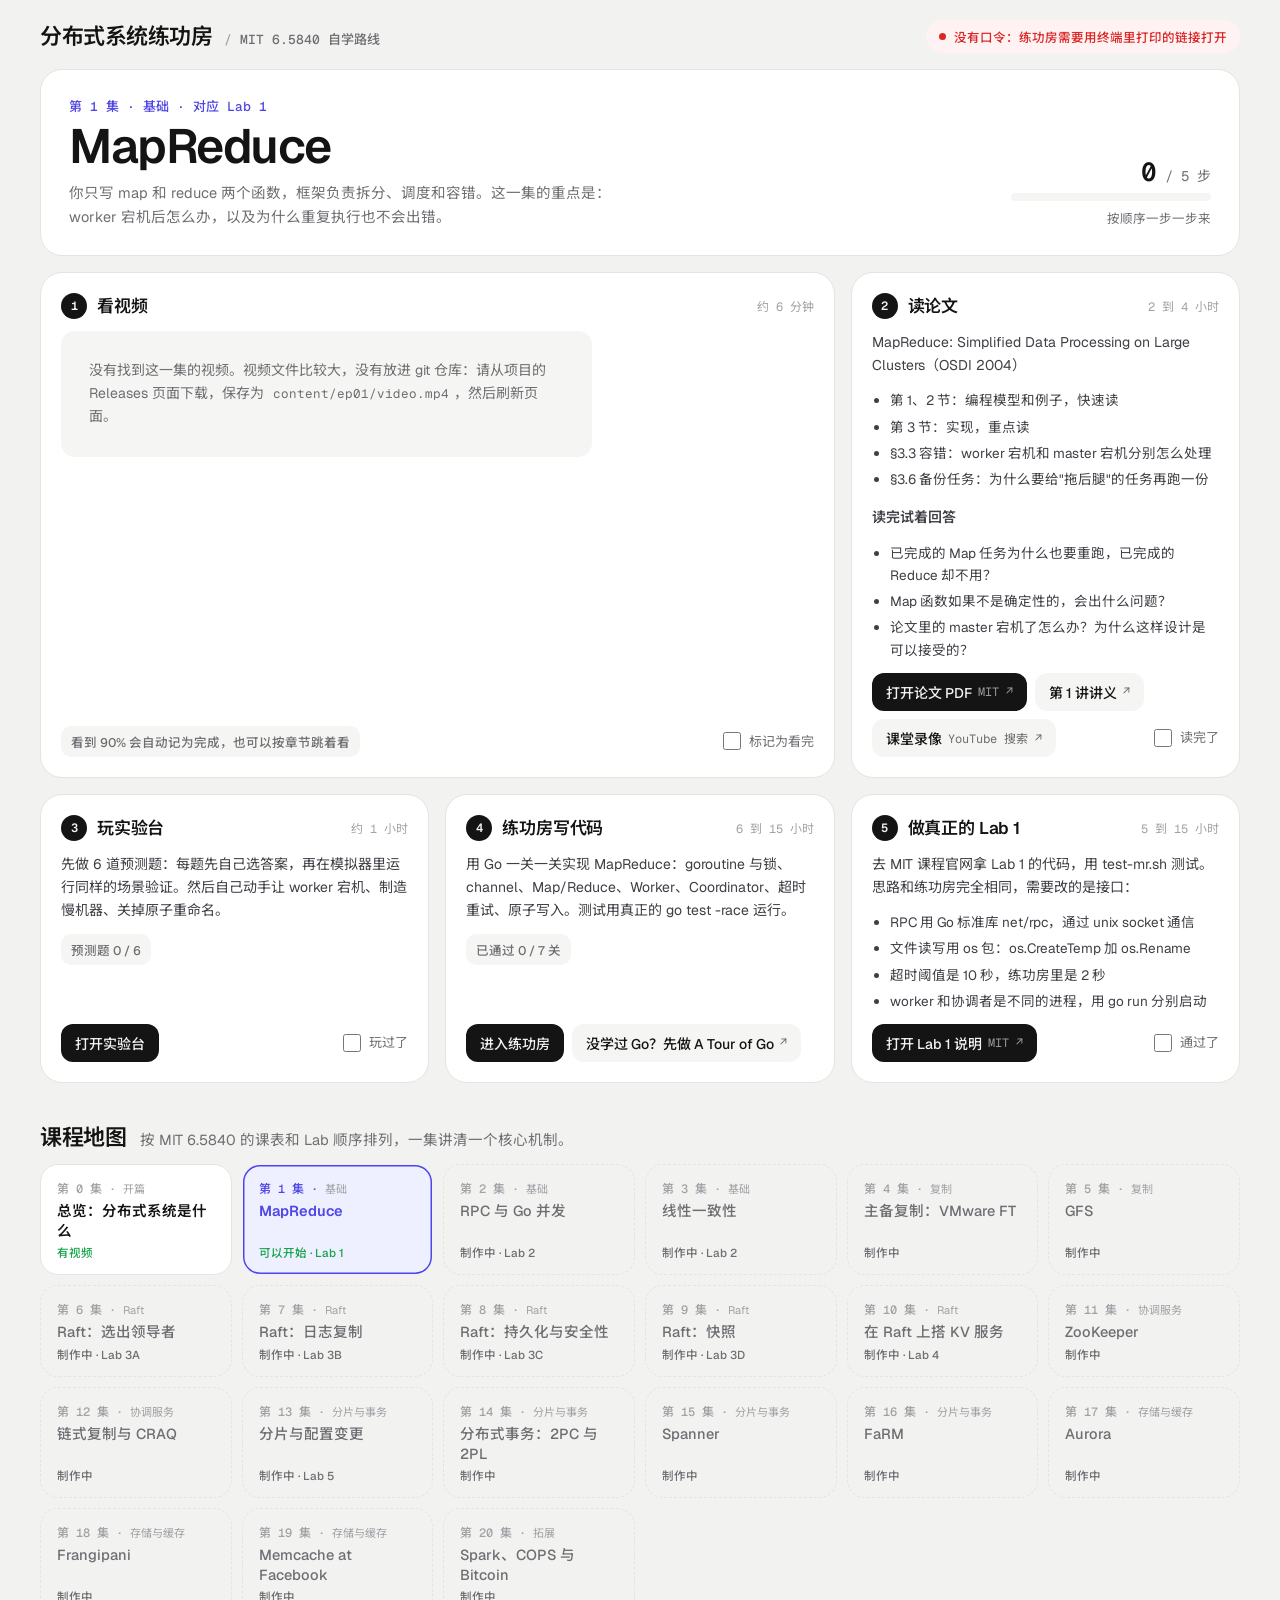
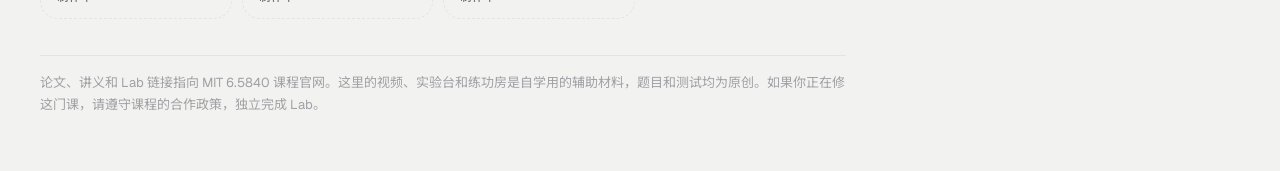
==== web/index.html @ 0f5bbb1a "Initial release: course home, MapReduce lab page, and Go dojo - Local runner (go run .) serving the " ====
<!doctype html>
<html lang="zh-CN">
<head>
<meta charset="utf-8">
<meta name="viewport" content="width=device-width, initial-scale=1, viewport-fit=cover">
<title>分布式系统练功房</title>
<meta name="description" content="MIT 6.5840 分布式系统自学路线：每一集按 看视频、读论文、玩实验台、练功房写代码、做真正的 Lab 五步走。">
<link rel="icon" href="data:image/svg+xml,%3Csvg xmlns=%22http://www.w3.org/2000/svg%22 viewBox=%220 0 32 32%22%3E%3Crect x=%223%22 y=%223%22 width=%2226%22 height=%2226%22 rx=%226%22 fill=%22%23EEF0FF%22 stroke=%22%234F46E5%22 stroke-width=%223%22/%3E%3Cpath d=%22M10 17l4 4 8-10%22 fill=%22none%22 stroke=%22%234F46E5%22 stroke-width=%223.5%22 stroke-linecap=%22round%22/%3E%3C/svg%3E">
<link rel="preconnect" href="https://fonts.googleapis.com">
<link rel="preconnect" href="https://fonts.gstatic.com" crossorigin>
<link rel="stylesheet" href="https://fonts.googleapis.com/css2?family=Geist:wght@400;500;600;700&family=Geist+Mono:wght@400;500;600&family=Noto+Sans+SC:wght@400;500;700&display=swap">
<link rel="stylesheet" href="css/style.css">
<link rel="stylesheet" href="css/hub.css">
</head>
<body class="hub-body">
<header class="hub-top">
  <div class="brand"><b>分布式系统练功房</b><span class="scrawl">MIT 6.5840 自学路线</span></div>
  <div class="runner" id="runner"><span class="dot"></span><span id="runnerText">正在连接本地运行器…</span></div>
</header>

<main class="hub">
  <section class="ep-head card" id="epHead" aria-live="polite"></section>
  <section class="steps" id="steps" aria-label="学习步骤"></section>

  <section aria-labelledby="mapH">
    <div class="sec-h"><h2 id="mapH">课程地图</h2><p>按 MIT 6.5840 的课表和 Lab 顺序排列，一集讲清一个核心机制。</p></div>
    <div class="map" id="map"></div>
  </section>

  <footer class="hub-foot">
    <p>论文、讲义和 Lab 链接指向 MIT 6.5840 课程官网。这里的视频、实验台和练功房是自学用的辅助材料，题目和测试均为原创。如果你正在修这门课，请遵守课程的合作政策，独立完成 Lab。</p>
  </footer>
</main>

<script src="js/hub.js"></script>
</body>
</html>
---- web/css/style.css ----
/* Layout: a bento workbench. Lesson and hints, the code editor, and results + timeline sit as
   white rounded tiles on a quiet grey ground; color is reserved for state. Same system as the MapReduce lab page. */
:root{
  --bg:#F2F2F0; --tile:#FFFFFF; --soft:#F5F5F3; --soft-2:#FAFAF9; --edge:#E4E4E1; --edge-2:#D6D6D2;
  --ink:#141414; --ink-2:#3F3F46; --mute:#6E6E73; --faint:#A1A1A6;
  --acc:#4F46E5; --acc-soft:#EEF0FF; --on-acc:#FFFFFF;
  --ok:#16A34A; --ok-soft:#ECFDF3; --bad:#DC2626; --bad-soft:#FEF2F2; --warn:#B45309; --warn-soft:#FEF3C7; --hint-edge:#FDE68A;
  --l0:#4F46E5; --l1:#D97706; --l2:#059669; --l3:#DB2777;
  --code-bg:#FFFFFF; --code-line:#F7F7F5; --code-sel:#E4E7FF; --err-line:#FEF2F2;
  --tk-kw:#4F46E5; --tk-str:#047857; --tk-num:#BE185D; --tk-com:#A1A1A6; --tk-type:#B45309;
  --f-sans:"Geist","Noto Sans SC","PingFang SC","Microsoft YaHei",system-ui,sans-serif;
  --f-mono:"Geist Mono","SFMono-Regular",Menlo,Consolas,"Noto Sans SC",monospace;
  color-scheme:light;
}
@media (prefers-color-scheme: dark){ :root:not([data-theme="light"]){
  --bg:#0B0B0C; --tile:#161618; --soft:#1D1D20; --soft-2:#1A1A1D; --edge:#26262A; --edge-2:#34343A;
  --ink:#EDEDEF; --ink-2:#C9C9CF; --mute:#9A9AA2; --faint:#6B6B73;
  --acc:#8B85FF; --acc-soft:#22213A; --on-acc:#0B0B0C;
  --ok:#4ADE80; --ok-soft:#13261A; --bad:#F87171; --bad-soft:#2A1414; --warn:#FBBF24; --warn-soft:#2A2110; --hint-edge:#4A3A12;
  --l0:#8B85FF; --l1:#FBBF24; --l2:#34D399; --l3:#F472B6;
  --code-bg:#161618; --code-line:#1D1D20; --code-sel:#2A2950; --err-line:#2A1414;
  --tk-kw:#A5A0FF; --tk-str:#6EE7B7; --tk-num:#F9A8D4; --tk-com:#6B6B73; --tk-type:#FCD34D;
  color-scheme:dark; } }
:root[data-theme="dark"]{
  --bg:#0B0B0C; --tile:#161618; --soft:#1D1D20; --soft-2:#1A1A1D; --edge:#26262A; --edge-2:#34343A;
  --ink:#EDEDEF; --ink-2:#C9C9CF; --mute:#9A9AA2; --faint:#6B6B73;
  --acc:#8B85FF; --acc-soft:#22213A; --on-acc:#0B0B0C;
  --ok:#4ADE80; --ok-soft:#13261A; --bad:#F87171; --bad-soft:#2A1414; --warn:#FBBF24; --warn-soft:#2A2110; --hint-edge:#4A3A12;
  --l0:#8B85FF; --l1:#FBBF24; --l2:#34D399; --l3:#F472B6;
  --code-bg:#161618; --code-line:#1D1D20; --code-sel:#2A2950; --err-line:#2A1414;
  --tk-kw:#A5A0FF; --tk-str:#6EE7B7; --tk-num:#F9A8D4; --tk-com:#6B6B73; --tk-type:#FCD34D;
  color-scheme:dark; }

*{box-sizing:border-box}
[hidden]{display:none!important}
html,body{height:100%}
body{margin:0; background:var(--bg); color:var(--ink); font:14.5px/1.65 var(--f-sans); -webkit-font-smoothing:antialiased; display:flex; flex-direction:column}
button{font:inherit; color:inherit}
:focus-visible{outline:2px solid var(--acc); outline-offset:2px}
p{margin:0}
code{font:12.5px var(--f-mono); background:var(--soft); border-radius:5px; padding:1px 5px; overflow-wrap:anywhere}
.card{position:relative; background:var(--tile); border:1px solid var(--edge); border-radius:22px}

/* ---------- header ---------- */
.top{display:flex; flex-wrap:wrap; align-items:center; gap:12px 20px; padding:16px 24px 4px; padding-top:calc(16px + env(safe-area-inset-top,0px))}
.brand{display:flex; align-items:baseline; gap:12px; flex-wrap:wrap}
.brand b{font:600 22px/1.1 var(--f-sans); letter-spacing:-.02em}
.brand .hl{background:none}
.home{font:500 13px var(--f-sans); color:var(--mute); text-decoration:none; padding:5px 11px; border-radius:10px; background:var(--tile); border:1px solid var(--edge); align-self:center}
.home:hover{color:var(--ink)}
.scrawl{font:500 13px var(--f-mono); color:var(--mute)}
.scrawl::before{content:"/ "; color:var(--faint)}
.runner{margin-left:auto; display:inline-flex; align-items:center; gap:8px; font:500 12.5px var(--f-mono); padding:6px 12px; border-radius:999px; background:var(--tile); border:1px solid var(--edge); color:var(--mute)}
.runner .dot{width:7px; height:7px; border-radius:50%; background:currentColor}
.runner.ok{color:var(--ok)}
.runner.bad{color:var(--bad); background:var(--bad-soft); border-color:transparent}
.levels{flex-basis:100%; display:flex; gap:8px; padding:8px 0 2px; overflow-x:auto; scrollbar-width:none}
.lv{flex:1 1 0; min-width:116px; display:flex; flex-direction:column; align-items:flex-start; gap:2px; padding:10px 14px; border:1px solid var(--edge); border-radius:16px; background:var(--tile); cursor:pointer; font:600 14px var(--f-sans); color:var(--ink); text-align:left; transition:background .15s, box-shadow .15s}
.lv:hover{background:var(--soft-2)}
.lv .n{font:500 12px/1.2 var(--f-mono); color:var(--faint)}
.lv.done .n{color:var(--ok)}
.lv.cur{background:var(--acc-soft); border-color:transparent; box-shadow:inset 0 0 0 1.5px var(--acc); color:var(--acc)}
.lv.cur .n{color:var(--acc)}

/* ---------- desk ---------- */
.desk{flex:1; min-height:0; display:grid; grid-template-columns:minmax(280px,360px) minmax(0,1fr) minmax(320px,420px); gap:14px; padding:14px 24px 24px}
.col{min-width:0; min-height:0; display:flex; flex-direction:column; gap:14px; overflow:auto; scrollbar-width:thin}
.editor-col{overflow:visible}

/* lesson */
.lesson{padding:22px; display:flex; flex-direction:column; gap:12px}
.lesson .lvn{font:500 12.5px var(--f-mono); color:var(--acc)}
.lesson h1{margin:0; font:600 24px/1.25 var(--f-sans); letter-spacing:-.02em; text-wrap:balance}
.lesson .concept{display:flex; flex-direction:column; gap:10px; color:var(--ink-2); font-size:14px}
.lesson .concept b{color:var(--ink); font-weight:600}
.task-h{font:600 14px var(--f-sans); margin-top:4px}
.task{margin:0; padding:0; list-style:none; display:flex; flex-direction:column; gap:8px; counter-reset:t}
.task li{position:relative; padding:10px 12px 10px 40px; border-radius:14px; background:var(--soft-2); font-size:14px; counter-increment:t}
.task li::before{content:counter(t); position:absolute; left:12px; top:11px; width:20px; height:20px; border-radius:50%; background:var(--ink); color:var(--bg); display:grid; place-items:center; font:600 11px/1 var(--f-mono)}
.file-link{align-self:flex-start; background:var(--soft); border:0; border-radius:10px; padding:7px 12px; cursor:pointer; font:500 13px var(--f-mono); color:var(--ink)}
.file-link:hover{background:var(--edge)}

/* hints */
.sticky{background:var(--warn-soft); border:1px solid var(--hint-edge); border-radius:22px; padding:18px 20px; display:flex; flex-direction:column; gap:10px}
.sticky h2{margin:0; font:600 14px var(--f-sans); color:var(--warn)}
.hint{font-size:14px; line-height:1.7; display:flex; flex-direction:column; gap:2px; color:var(--ink-2)}
.hint .k{font:500 12px var(--f-mono); color:var(--warn)}
.hint.targeted{padding:10px 12px; border-radius:12px; background:var(--tile)}
.hint.targeted .k{color:var(--bad)}
.sticky .muted{color:var(--mute); font-size:13.5px}
.btn{display:inline-flex; align-items:center; gap:8px; cursor:pointer; background:var(--tile); border:1px solid var(--edge); border-radius:12px; padding:7px 14px; font:500 13.5px var(--f-sans); color:var(--ink); align-self:flex-start}
.btn:hover{border-color:var(--edge-2)}

/* editor */
.editor-card{display:flex; flex-direction:column; height:100%; min-height:520px; overflow:hidden}
.tabs{display:flex; flex-wrap:wrap; gap:4px; padding:10px 12px; border-bottom:1px solid var(--edge)}
.tab{background:none; border:0; border-radius:10px; padding:6px 11px; cursor:pointer; font:500 13px var(--f-mono); color:var(--mute); display:inline-flex; align-items:center; gap:6px}
.tab:hover{background:var(--soft-2)}
.tab.on{background:var(--soft); color:var(--ink)}
.tab .dirty{color:var(--warn)}
.tab.focus-file::before{content:""; width:6px; height:6px; border-radius:50%; background:var(--acc)}
.editor-wrap{flex:1; min-height:0; position:relative}
.editor-wrap .CodeMirror{position:absolute; inset:0; height:auto}
.editor-foot{display:flex; align-items:center; gap:12px; padding:10px 12px 12px 16px; border-top:1px solid var(--edge)}
.saved{font-size:12.5px; color:var(--mute); margin-right:auto; min-width:0; flex:1 1 auto; overflow:hidden; text-overflow:ellipsis; white-space:nowrap}
.btn.run{flex:none; white-space:nowrap; align-self:center; background:var(--ink); color:var(--bg); border:0; border-radius:12px; padding:10px 18px; font:500 14.5px var(--f-sans)}
.btn.run:hover{opacity:.88}
.btn.run:disabled{opacity:.55; cursor:progress}
.btn.run kbd{font:400 11px var(--f-mono); opacity:.6}
.pen-note{margin:0 12px 12px; padding:9px 12px; border-radius:12px; background:var(--bad-soft); font:500 13px/1.5 var(--f-mono); color:var(--bad); overflow-wrap:anywhere}
.CodeMirror{font:13.5px/1.7 var(--f-mono); background:var(--code-bg); color:var(--ink)}
.CodeMirror-gutters{background:var(--code-bg); border-right:1px solid var(--edge)}
.CodeMirror-linenumber{color:var(--faint)}
.CodeMirror-cursor{border-left:2px solid var(--acc)}
.CodeMirror-selected,.CodeMirror-focused .CodeMirror-selected{background:var(--code-sel)}
.CodeMirror-activeline-background{background:var(--code-line)}
.CodeMirror-matchingbracket{color:var(--ok)!important; text-decoration:underline}
.cm-s-default .cm-keyword{color:var(--tk-kw); font-weight:500}
.cm-s-default .cm-string{color:var(--tk-str)}
.cm-s-default .cm-number,.cm-s-default .cm-atom{color:var(--tk-num)}
.cm-s-default .cm-comment{color:var(--tk-com); font-style:italic}
.cm-s-default .cm-variable,.cm-s-default .cm-variable-2,.cm-s-default .cm-property{color:var(--ink)}
.cm-s-default .cm-variable-3,.cm-s-default .cm-type{color:var(--tk-type)}
.cm-s-default .cm-operator{color:var(--ink-2)}
.CodeMirror .err-line{background:var(--err-line)}
.errs{width:16px}
.err-gutter{display:inline-block; width:7px; height:7px; margin:9px 0 0 5px; border-radius:50%; background:var(--bad); font-size:0; color:transparent}

/* results */
.results{padding:20px; display:flex; flex-direction:column; gap:8px}
.score{display:flex; align-items:center; gap:14px; margin-bottom:6px}
.score .ring{width:64px; height:64px; border-radius:50%; display:grid; place-items:center; font:600 18px var(--f-mono); color:var(--bad); background:var(--bad-soft); box-shadow:inset 0 0 0 5px color-mix(in srgb,var(--bad) 25%,transparent); flex:none}
.score.all .ring{color:var(--ok); background:var(--ok-soft); box-shadow:inset 0 0 0 5px color-mix(in srgb,var(--ok) 30%,transparent)}
.score .say{font:600 17px/1.3 var(--f-sans)}
.score small{display:block; font:400 12.5px var(--f-sans); color:var(--mute)}
.test{border-top:1px solid var(--edge); padding:9px 0}
.test summary{list-style:none; display:flex; align-items:center; gap:10px; cursor:pointer}
.test summary::-webkit-details-marker{display:none}
.test .m{width:18px; height:18px; border-radius:50%; display:grid; place-items:center; font:600 11px/1 var(--f-mono); color:#fff; flex:none}
.test.ok .m{background:var(--ok)} .test.bad .m{background:var(--bad)}
.test .nm{font-weight:500; flex:1 1 auto}
.test .el{font:400 12px var(--f-mono); color:var(--faint)}
.test .body{padding:8px 0 2px 28px; display:flex; flex-direction:column; gap:8px; font-size:13.5px}
.test .msg{color:var(--bad); padding:9px 12px; border-radius:10px; background:var(--bad-soft)}
pre.box{margin:0; font:12px/1.55 var(--f-mono); background:var(--soft-2); border:1px solid var(--edge); border-radius:10px; padding:10px; overflow:auto; max-height:240px; white-space:pre; color:var(--ink)}
.diff{display:grid; grid-template-columns:1fr 1fr; gap:8px}
.diff b{display:block; font:500 12px var(--f-sans); margin-bottom:4px}
.diff .m b{color:var(--ok)} .diff .x b{color:var(--bad)}
.linkish{align-self:flex-start; background:none; border:0; padding:0; cursor:pointer; font:500 13px var(--f-sans); color:var(--acc)}
.linkish:hover{text-decoration:underline}
.berr{display:flex; flex-direction:column; gap:6px}
.berr button{text-align:left; background:var(--bad-soft); border:0; border-radius:10px; padding:8px 10px; cursor:pointer; font:12.5px/1.5 var(--f-mono); color:var(--ink)}
.berr button:hover{box-shadow:inset 0 0 0 1px var(--bad)}
.empty{color:var(--mute); display:flex; flex-direction:column; gap:8px}
.empty .big{font:600 17px var(--f-sans); color:var(--ink)}
.running{display:flex; align-items:center; gap:12px; font:500 14px var(--f-sans); color:var(--acc)}
.pencil{width:18px; height:18px; border:2.5px solid var(--acc-soft); border-top-color:var(--acc); border-radius:50%; animation:spin .8s linear infinite}
@keyframes spin{to{transform:rotate(360deg)}}
.pass{padding:14px 16px; border-radius:16px; background:var(--ok-soft); display:flex; flex-direction:column; gap:8px; margin-bottom:6px}
.pass b{font:600 16px var(--f-sans); color:var(--ok)}
.pass span{color:var(--ink-2); font-size:13.5px}
.next{align-self:flex-start}

/* timeline */
.timeline{padding:18px 20px; display:flex; flex-direction:column; gap:10px}
.timeline h2{margin:0; font:600 14px var(--f-sans)}
.timeline select{font:inherit; font-size:13px; border:1px solid var(--edge); border-radius:10px; background:var(--soft-2); color:var(--ink); padding:6px 8px; max-width:100%}
.tl-svg{width:100%; height:auto; display:block; background:var(--soft-2); border-radius:14px}
.tl-svg text{font-family:var(--f-mono)}
.tl-note{font:500 13px/1.5 var(--f-sans); color:var(--bad); padding:9px 12px; border-radius:10px; background:var(--bad-soft)}
.evlist{list-style:none; margin:0; padding:0; max-height:200px; overflow:auto; font-size:12.5px}
.evlist li{display:grid; grid-template-columns:54px 32px minmax(0,1fr); gap:6px; padding:5px 0; border-top:1px solid var(--edge)}
.evlist li:first-child{border-top:0}
.evlist .t{font-family:var(--f-mono); color:var(--faint)}
.evlist .w{font:500 12px/1.5 var(--f-mono)}
.evlist .crash{color:var(--bad)} .evlist .done{color:var(--ok); font-weight:600}

.gate{position:fixed; inset:0; display:grid; place-items:center; padding:20px; background:var(--bg)}
.gate .card{max-width:520px; padding:28px; display:flex; flex-direction:column; gap:12px}
.gate h1{margin:0; font:600 24px var(--f-sans); letter-spacing:-.02em}

@media (max-width:1200px){
  .desk{grid-template-columns:minmax(260px,320px) minmax(0,1fr)}
  .results-col{grid-column:1 / -1; flex-direction:row; flex-wrap:wrap; overflow:visible}
  .results-col .card{flex:1 1 360px}
}
@media (max-width:820px){
  html,body{height:auto}
  body{display:block}
  .desk{display:flex; flex-direction:column; padding:12px 16px 24px}
  .col{overflow:visible}
  .editor-card{height:72vh}
  .top{padding-inline:16px}
  .runner{margin-left:0}
  .diff{grid-template-columns:1fr}
}
@media (prefers-reduced-motion:reduce){*{animation:none!important; transition:none!important}}
---- web/css/hub.css ----
/* Course home: the current episode's five steps as a bento grid, then the full course map. */
body.hub-body{display:block; height:auto; min-height:100%}
.hub-top{display:flex; flex-wrap:wrap; align-items:center; gap:12px 20px; max-width:1240px; margin:0 auto; padding:20px 20px 0; padding-top:calc(20px + env(safe-area-inset-top,0px))}
.hub{max-width:1240px; margin:0 auto; padding-inline:20px; padding-block:16px 56px; display:flex; flex-direction:column; gap:16px}

/* episode header */
.ep-head{padding:26px 28px; display:grid; grid-template-columns:minmax(0,1fr) auto; gap:16px 28px; align-items:end}
.ep-head .eyebrow{font:500 13px var(--f-mono); color:var(--acc)}
.ep-head h1{margin:6px 0 0; font:600 clamp(32px,4.4vw,48px)/1.05 var(--f-sans); letter-spacing:-.03em; text-wrap:balance}
.ep-head .desc{margin-top:10px; color:var(--mute); max-width:40em; text-wrap:pretty}
.prog{display:flex; flex-direction:column; align-items:flex-end; gap:8px; min-width:200px}
.prog b{font:600 26px/1 var(--f-mono)}
.prog b small{font-size:14px; color:var(--mute); font-weight:400}
.prog .track{width:200px; height:8px; border-radius:4px; background:var(--soft); overflow:hidden}
.prog .track i{display:block; height:100%; background:var(--acc); border-radius:4px; transition:width .3s}
.prog span{font-size:12.5px; color:var(--mute)}

/* steps */
.steps{display:grid; grid-template-columns:repeat(3,minmax(0,1fr)); gap:16px}
.step{background:var(--tile); border:1px solid var(--edge); border-radius:22px; padding:20px; display:flex; flex-direction:column; gap:12px; min-width:0}
.step.wide{grid-column:span 2}
.step.done{background:var(--soft-2)}
.step-h{display:flex; align-items:center; gap:10px}
.step-h .no{width:26px; height:26px; border-radius:50%; background:var(--ink); color:var(--bg); display:grid; place-items:center; font:600 12px var(--f-mono); flex:none}
.step.done .step-h .no{background:var(--ok); color:#fff}
.step-h h3{margin:0; font:600 17px/1.3 var(--f-sans); letter-spacing:-.01em}
.step-h .time{margin-left:auto; font:400 12px var(--f-mono); color:var(--faint); white-space:nowrap}
.step p.what{color:var(--ink-2); font-size:14px}
.step ul{margin:0; padding-left:18px; color:var(--ink-2); font-size:13.5px; display:flex; flex-direction:column; gap:4px}
.status{font:500 12.5px var(--f-sans); color:var(--mute); padding:6px 10px; border-radius:10px; background:var(--soft); align-self:flex-start}
.status.ok{background:var(--ok-soft); color:var(--ok)}
.status.warn{background:var(--warn-soft); color:var(--warn)}
.acts{display:flex; flex-wrap:wrap; gap:8px; margin-top:auto; align-items:center}
.go{display:inline-flex; align-items:center; gap:6px; text-decoration:none; border-radius:12px; padding:9px 14px; font:500 14px var(--f-sans); background:var(--soft); color:var(--ink); border:0; cursor:pointer}
.go:hover{background:var(--edge)}
.go.main{background:var(--ink); color:var(--bg)}
.go.main:hover{opacity:.88; background:var(--ink)}
.go .ext{font:400 12px var(--f-mono); opacity:.6}
.check{display:inline-flex; align-items:center; gap:8px; margin-left:auto; font-size:13px; color:var(--mute); cursor:pointer; user-select:none}
.check input{width:18px; height:18px; accent-color:var(--ok); margin:0; cursor:pointer}

/* video */
.player{display:grid; grid-template-columns:minmax(0,1fr) 210px; gap:12px}
.player video{width:100%; aspect-ratio:16/9; border-radius:14px; background:#000; display:block}
.chapters{list-style:none; margin:0; padding:0; display:flex; flex-direction:column; gap:2px; max-height:0; min-height:100%; overflow:auto}
.chapters button{width:100%; text-align:left; display:grid; grid-template-columns:44px minmax(0,1fr); gap:6px; padding:6px 8px; border:0; border-radius:9px; background:none; cursor:pointer; font-size:13px; color:var(--ink-2)}
.chapters button:hover{background:var(--soft)}
.chapters button.on{background:var(--acc-soft); color:var(--acc)}
.chapters .ct{font:400 12px/1.6 var(--f-mono); color:var(--faint)}
.chapters button.on .ct{color:var(--acc)}
.missing{padding:28px; border-radius:14px; background:var(--soft); color:var(--mute); font-size:14px}

/* course map */
.sec-h{display:flex; align-items:baseline; gap:14px; flex-wrap:wrap; margin:20px 0 12px}
.sec-h h2{margin:0; font:600 22px var(--f-sans); letter-spacing:-.02em}
.sec-h p{color:var(--mute)}
.map{display:grid; grid-template-columns:repeat(auto-fill,minmax(180px,1fr)); gap:10px}
.ep{display:flex; flex-direction:column; gap:4px; text-align:left; padding:14px 16px; border-radius:18px; border:1px solid var(--edge); background:var(--tile); cursor:pointer; min-height:92px; color:var(--ink); text-decoration:none}
.ep:hover{border-color:var(--edge-2)}
.ep .n{font:500 12px var(--f-mono); color:var(--faint)}
.ep b{font:600 14.5px/1.35 var(--f-sans)}
.ep .tag{margin-top:auto; font:500 11.5px var(--f-sans); color:var(--mute)}
.ep.cur{background:var(--acc-soft); border-color:transparent; box-shadow:inset 0 0 0 1.5px var(--acc)}
.ep.cur .n,.ep.cur b{color:var(--acc)}
.ep.ready .tag{color:var(--ok)}
.ep.planned{background:transparent; border-style:dashed; cursor:default}
.ep.planned b{color:var(--mute); font-weight:500}
.ep .group{font:400 11px var(--f-sans); color:var(--faint)}

.hub-foot{margin-top:20px; padding-top:16px; border-top:1px solid var(--edge); color:var(--faint); font-size:13px; max-width:62em}

@media (max-width:1000px){
  .steps{grid-template-columns:repeat(2,minmax(0,1fr))}
  .player{grid-template-columns:minmax(0,1fr)}
  .chapters{max-height:220px; min-height:0}
}
@media (max-width:680px){
  .steps{grid-template-columns:minmax(0,1fr)}
  .step.wide{grid-column:auto}
  .ep-head{grid-template-columns:minmax(0,1fr)}
  .prog{align-items:flex-start}
  .hub-top .runner{margin-left:0}
}
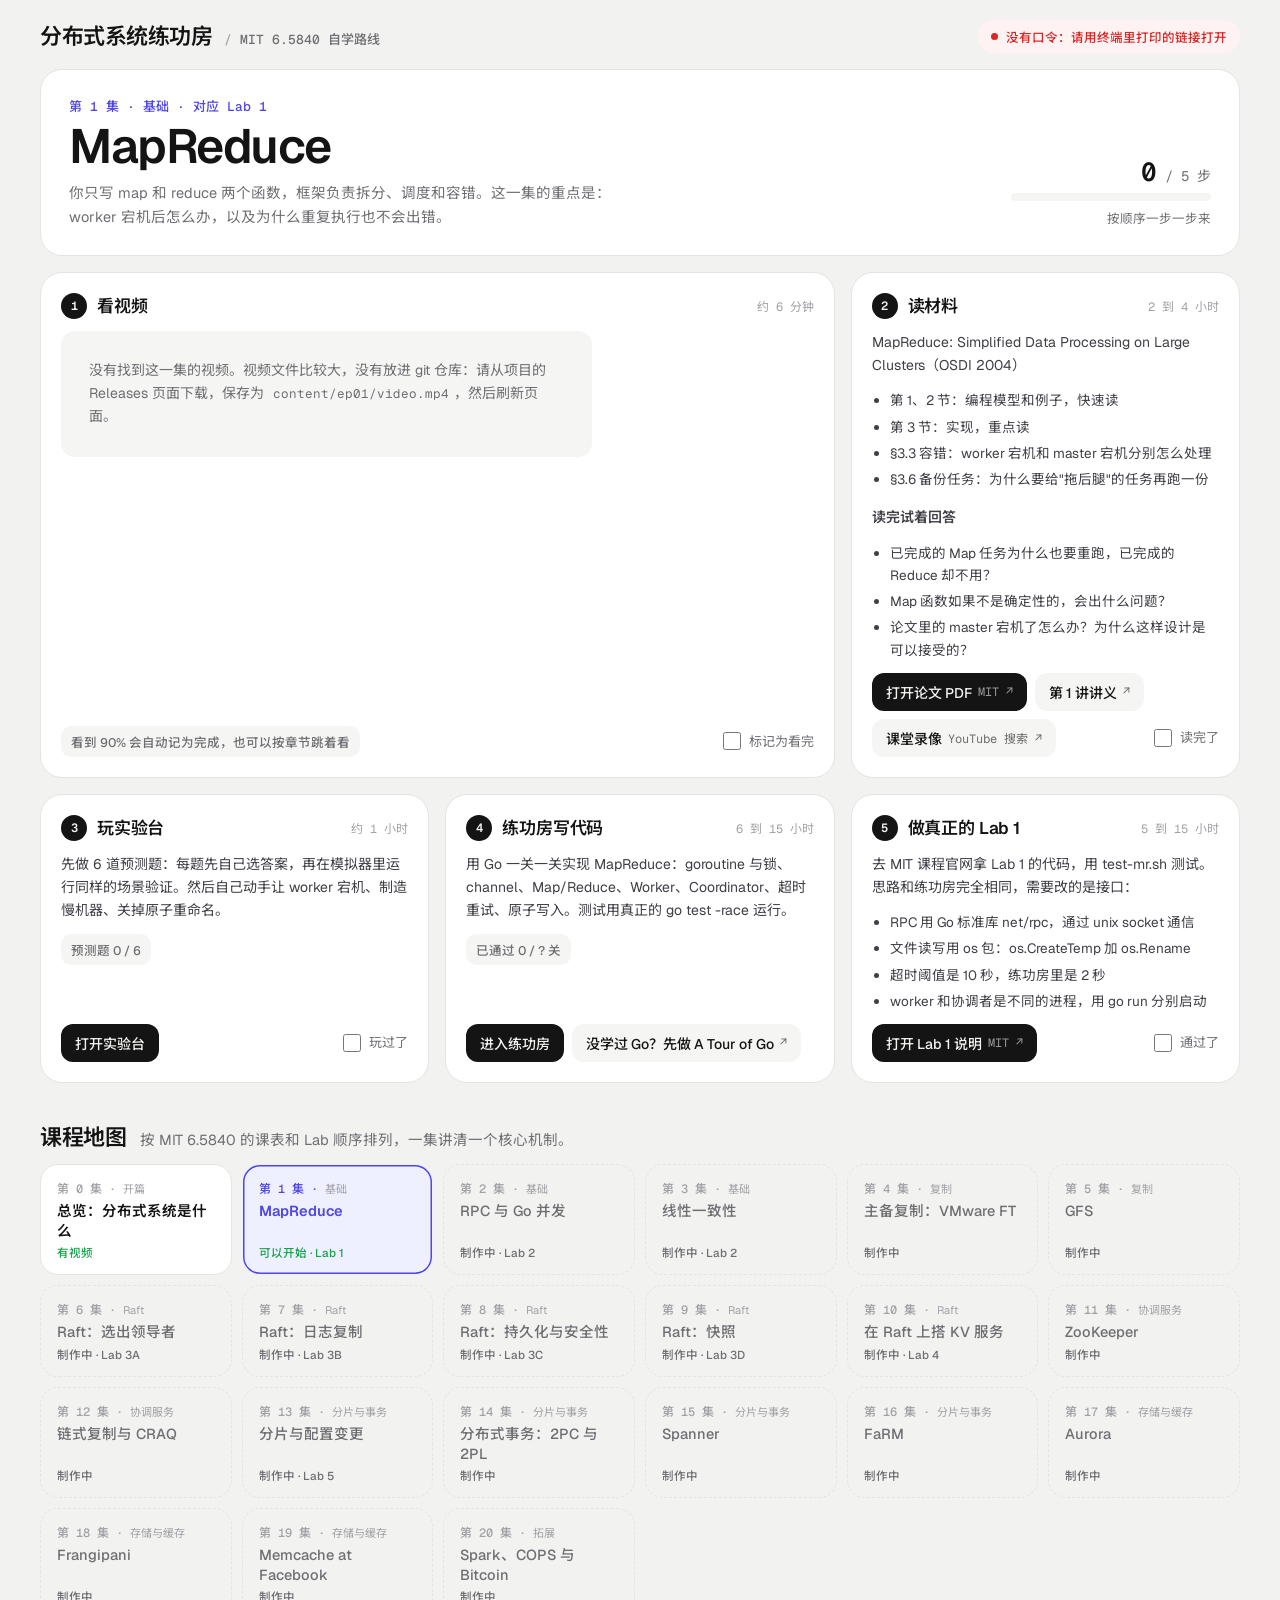
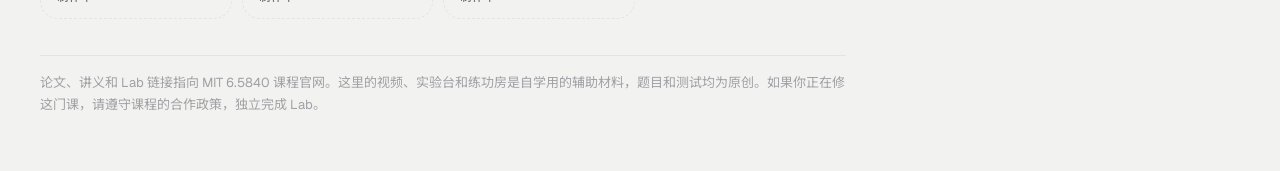
==== commit 49201b70: "Support several dojos per course; drive the course home from data - Runner: dojos live in course/tes" ====
--- a/web/index.html
+++ b/web/index.html
@@ -4,7 +4,7 @@
 <meta charset="utf-8">
 <meta name="viewport" content="width=device-width, initial-scale=1, viewport-fit=cover">
 <title>分布式系统练功房</title>
-<meta name="description" content="MIT 6.5840 分布式系统自学路线：每一集按 看视频、读论文、玩实验台、练功房写代码、做真正的 Lab 五步走。">
+<meta name="description" content="MIT 6.5840 分布式系统自学路线：每一集按 看视频、读材料、玩实验台、练功房写代码、做真正的作业 五步走。">
 <link rel="icon" href="data:image/svg+xml,%3Csvg xmlns=%22http://www.w3.org/2000/svg%22 viewBox=%220 0 32 32%22%3E%3Crect x=%223%22 y=%223%22 width=%2226%22 height=%2226%22 rx=%226%22 fill=%22%23EEF0FF%22 stroke=%22%234F46E5%22 stroke-width=%223%22/%3E%3Cpath d=%22M10 17l4 4 8-10%22 fill=%22none%22 stroke=%22%234F46E5%22 stroke-width=%223.5%22 stroke-linecap=%22round%22/%3E%3C/svg%3E">
 <link rel="preconnect" href="https://fonts.googleapis.com">
 <link rel="preconnect" href="https://fonts.gstatic.com" crossorigin>
@@ -14,7 +14,7 @@
 </head>
 <body class="hub-body">
 <header class="hub-top">
-  <div class="brand"><b>分布式系统练功房</b><span class="scrawl">MIT 6.5840 自学路线</span></div>
+  <div class="brand"><b id="brand"></b><span class="scrawl" id="sub"></span></div>
   <div class="runner" id="runner"><span class="dot"></span><span id="runnerText">正在连接本地运行器…</span></div>
 </header>
 
@@ -23,15 +23,14 @@
   <section class="steps" id="steps" aria-label="学习步骤"></section>
 
   <section aria-labelledby="mapH">
-    <div class="sec-h"><h2 id="mapH">课程地图</h2><p>按 MIT 6.5840 的课表和 Lab 顺序排列，一集讲清一个核心机制。</p></div>
+    <div class="sec-h"><h2 id="mapH">课程地图</h2><p id="mapNote"></p></div>
     <div class="map" id="map"></div>
   </section>
 
-  <footer class="hub-foot">
-    <p>论文、讲义和 Lab 链接指向 MIT 6.5840 课程官网。这里的视频、实验台和练功房是自学用的辅助材料，题目和测试均为原创。如果你正在修这门课，请遵守课程的合作政策，独立完成 Lab。</p>
-  </footer>
+  <footer class="hub-foot"><p id="foot"></p></footer>
 </main>
 
+<script src="js/course.js"></script>
 <script src="js/hub.js"></script>
 </body>
 </html>
--- a/web/css/style.css
+++ b/web/css/style.css
@@ -1,5 +1,5 @@
 /* Layout: a bento workbench. Lesson and hints, the code editor, and results + timeline sit as
-   white rounded tiles on a quiet grey ground; color is reserved for state. Same system as the MapReduce lab page. */
+   white rounded tiles on a quiet grey ground; color is reserved for state. Same system as every lab page in the course. */
 :root{
   --bg:#F2F2F0; --tile:#FFFFFF; --soft:#F5F5F3; --soft-2:#FAFAF9; --edge:#E4E4E1; --edge-2:#D6D6D2;
   --ink:#141414; --ink-2:#3F3F46; --mute:#6E6E73; --faint:#A1A1A6;
@@ -55,7 +55,7 @@
 .runner.ok{color:var(--ok)}
 .runner.bad{color:var(--bad); background:var(--bad-soft); border-color:transparent}
 .levels{flex-basis:100%; display:flex; gap:8px; padding:8px 0 2px; overflow-x:auto; scrollbar-width:none}
-.lv{flex:1 1 0; min-width:116px; display:flex; flex-direction:column; align-items:flex-start; gap:2px; padding:10px 14px; border:1px solid var(--edge); border-radius:16px; background:var(--tile); cursor:pointer; font:600 14px var(--f-sans); color:var(--ink); text-align:left; transition:background .15s, box-shadow .15s}
+.lv{flex:1 1 0; min-width:116px; max-width:240px; display:flex; flex-direction:column; align-items:flex-start; gap:2px; padding:10px 14px; border:1px solid var(--edge); border-radius:16px; background:var(--tile); cursor:pointer; font:600 14px var(--f-sans); color:var(--ink); text-align:left; transition:background .15s, box-shadow .15s}
 .lv:hover{background:var(--soft-2)}
 .lv .n{font:500 12px/1.2 var(--f-mono); color:var(--faint)}
 .lv.done .n{color:var(--ok)}
@@ -169,7 +169,7 @@
 .tl-svg text{font-family:var(--f-mono)}
 .tl-note{font:500 13px/1.5 var(--f-sans); color:var(--bad); padding:9px 12px; border-radius:10px; background:var(--bad-soft)}
 .evlist{list-style:none; margin:0; padding:0; max-height:200px; overflow:auto; font-size:12.5px}
-.evlist li{display:grid; grid-template-columns:54px 32px minmax(0,1fr); gap:6px; padding:5px 0; border-top:1px solid var(--edge)}
+.evlist li{display:grid; grid-template-columns:54px 56px minmax(0,1fr); gap:6px; padding:5px 0; border-top:1px solid var(--edge)}
 .evlist li:first-child{border-top:0}
 .evlist .t{font-family:var(--f-mono); color:var(--faint)}
 .evlist .w{font:500 12px/1.5 var(--f-mono)}
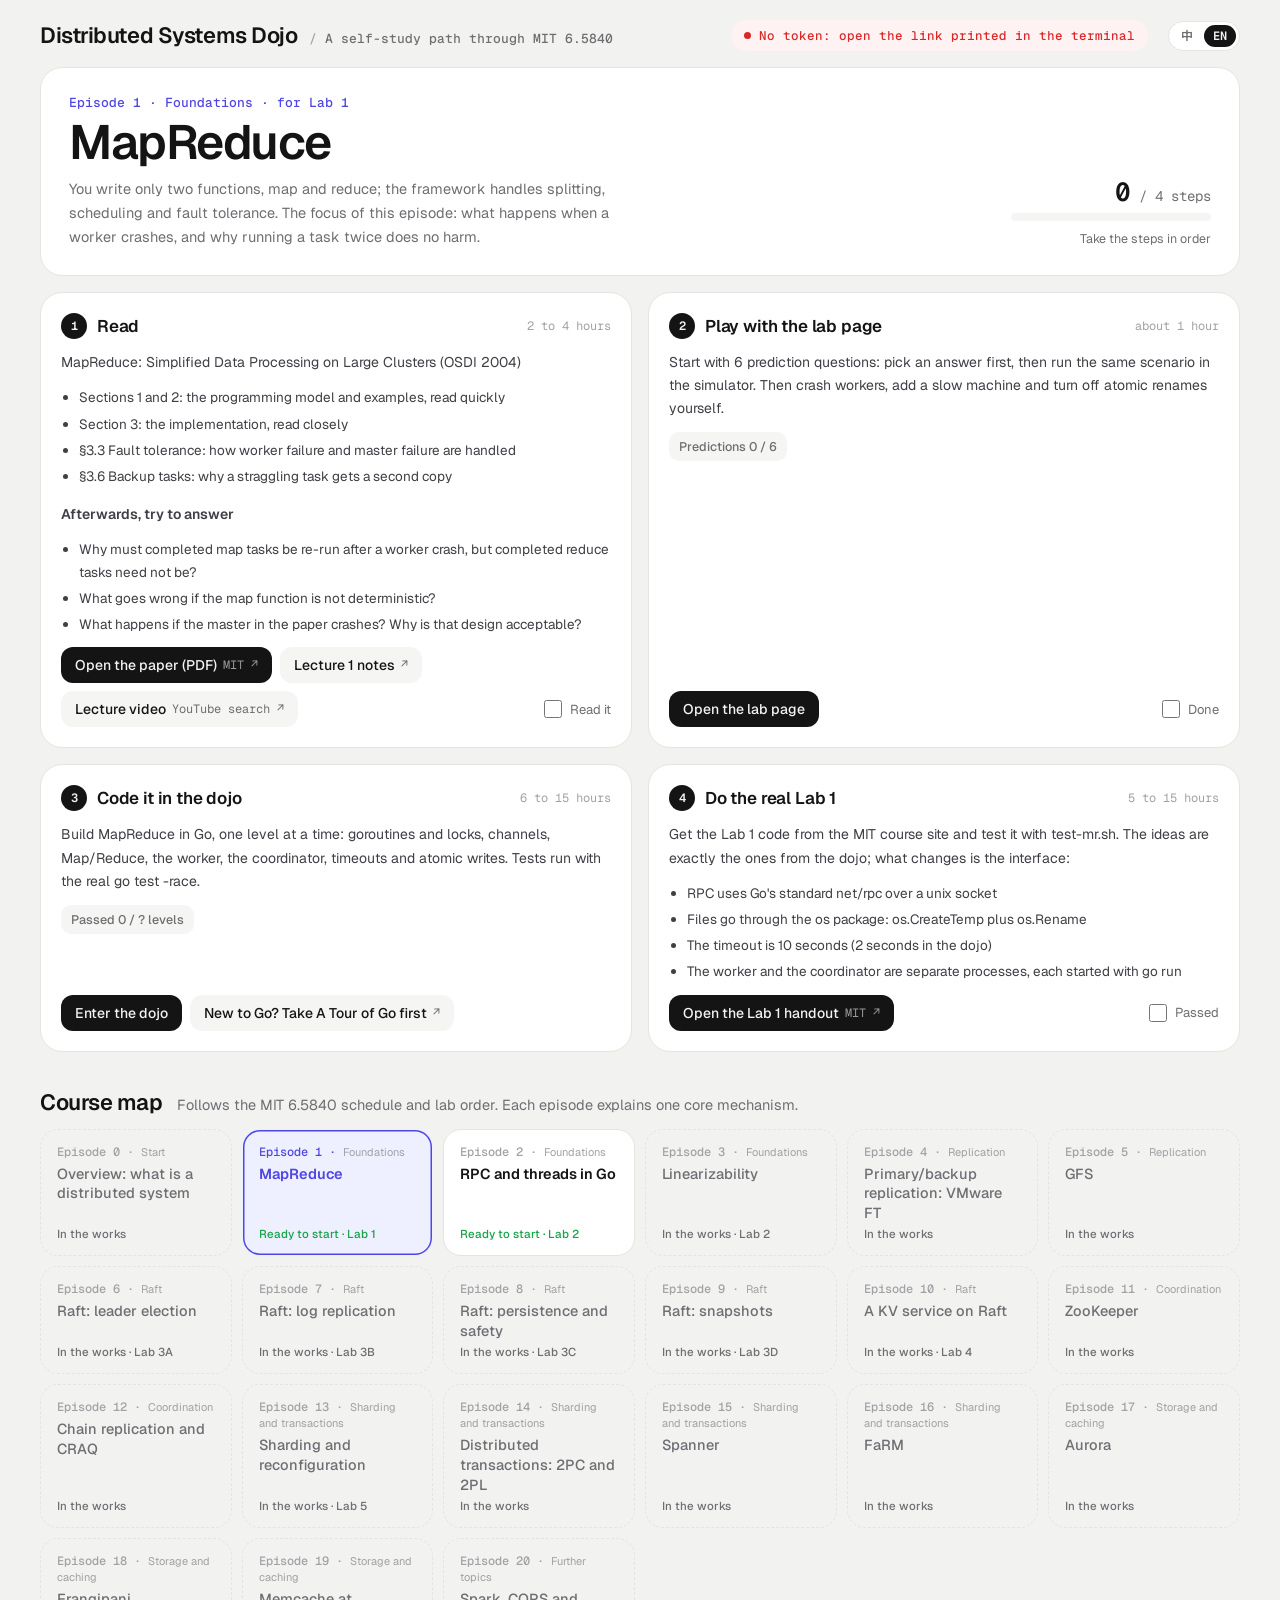
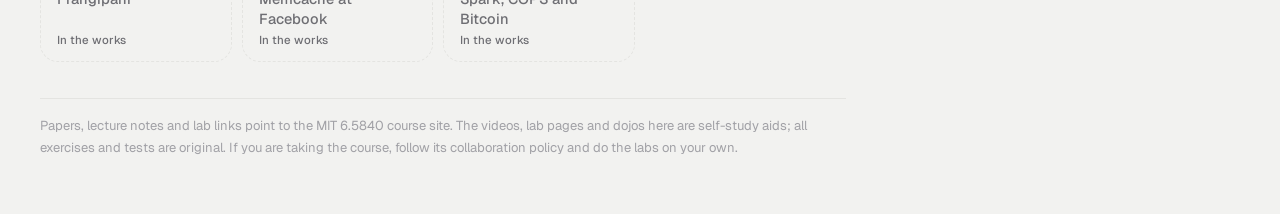
==== commit 7ce367ec: "Add an English mode alongside Chinese A 中 / EN switch on the course home, the dojo and the lab pages" ====
--- a/web/index.html
+++ b/web/index.html
@@ -15,22 +15,24 @@
 <body class="hub-body">
 <header class="hub-top">
   <div class="brand"><b id="brand"></b><span class="scrawl" id="sub"></span></div>
-  <div class="runner" id="runner"><span class="dot"></span><span id="runnerText">正在连接本地运行器…</span></div>
+  <div class="runner" id="runner"><span class="dot"></span><span id="runnerText" data-en="Connecting to the local runner…">正在连接本地运行器…</span></div>
 </header>
 
 <main class="hub">
   <section class="ep-head card" id="epHead" aria-live="polite"></section>
-  <section class="steps" id="steps" aria-label="学习步骤"></section>
+  <section class="steps" id="steps" aria-label="学习步骤" data-en-label="Steps"></section>
 
   <section aria-labelledby="mapH">
-    <div class="sec-h"><h2 id="mapH">课程地图</h2><p id="mapNote"></p></div>
+    <div class="sec-h"><h2 id="mapH" data-en="Course map">课程地图</h2><p id="mapNote"></p></div>
     <div class="map" id="map"></div>
   </section>
 
   <footer class="hub-foot"><p id="foot"></p></footer>
 </main>
 
+<script src="js/i18n.js"></script>
 <script src="js/course.js"></script>
+<script src="js/course.en.js"></script>
 <script src="js/hub.js"></script>
 </body>
 </html>
--- a/web/css/style.css
+++ b/web/css/style.css
@@ -54,6 +54,10 @@
 .runner .dot{width:7px; height:7px; border-radius:50%; background:currentColor}
 .runner.ok{color:var(--ok)}
 .runner.bad{color:var(--bad); background:var(--bad-soft); border-color:transparent}
+.lang{display:inline-flex; padding:3px; gap:2px; border-radius:999px; background:var(--tile); border:1px solid var(--edge); cursor:pointer; font:600 12px/1 var(--f-mono); color:var(--mute)}
+.lang span{padding:5px 9px; border-radius:999px}
+.lang span.on{background:var(--ink); color:var(--bg)}
+.lang:hover span:not(.on){color:var(--ink)}
 .levels{flex-basis:100%; display:flex; gap:8px; padding:8px 0 2px; overflow-x:auto; scrollbar-width:none}
 .lv{flex:1 1 0; min-width:116px; max-width:240px; display:flex; flex-direction:column; align-items:flex-start; gap:2px; padding:10px 14px; border:1px solid var(--edge); border-radius:16px; background:var(--tile); cursor:pointer; font:600 14px var(--f-sans); color:var(--ink); text-align:left; transition:background .15s, box-shadow .15s}
 .lv:hover{background:var(--soft-2)}
--- a/web/css/hub.css
+++ b/web/css/hub.css
@@ -69,6 +69,7 @@
 
 .hub-foot{margin-top:20px; padding-top:16px; border-top:1px solid var(--edge); color:var(--faint); font-size:13px; max-width:62em}
 
+@media (min-width:681px){ .steps.n4{grid-template-columns:repeat(2,minmax(0,1fr))} }
 @media (max-width:1000px){
   .steps{grid-template-columns:repeat(2,minmax(0,1fr))}
   .player{grid-template-columns:minmax(0,1fr)}
